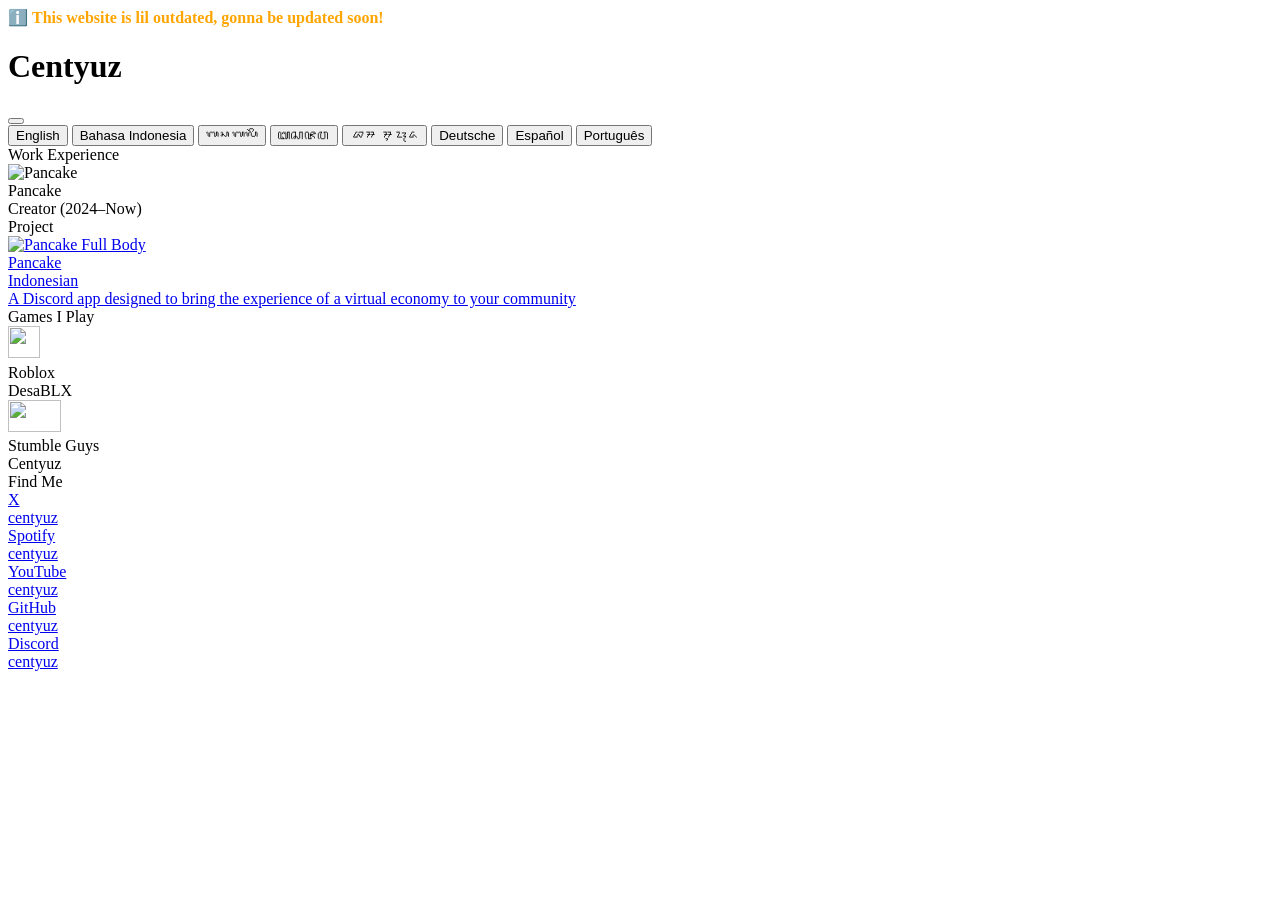
==== index.html @ 1f483a07 "Update index.html" ====
<!DOCTYPE html>
<html lang="en">

<head>
  <meta charset="utf-8">
  <meta name="viewport" content="width=device-width">
  <title>Centyuz</title>
  <link rel="icon" href="../imgs/favicon.png" type="image/x-icon">
  <link href="style.css" rel="stylesheet" type="text/css" />
  <link rel="preconnect" href="https://fonts.googleapis.com">
  <link rel="preconnect" href="https://fonts.gstatic.com" crossorigin>
  <link href="https://fonts.googleapis.com/css2?family=Rubik:ital,wght@0,300..900;1,300..900&display=swap"
    rel="stylesheet">
  <script src="https://kit.fontawesome.com/5f61ca79dc.js" crossorigin="anonymous"></script>
</head>

<body>
  <header>
  <div style="text-align: left; color: orange;">
    ℹ️ <b>This website is lil outdated, gonna be updated soon!</b>
  </div>
  </header>
  <div class="container">
    <div class="navbar">
      <h1 class="title">Centyuz
        <div class="aurora">
          <div class="aurora__item"></div>
          <div class="aurora__item"></div>
          <div class="aurora__item"></div>
          <div class="aurora__item"></div>
        </div>
      </h1>
      <div class="language-switcher">
        <button class="hamburger-btn" onclick="toggleLangMenu()">
          <i class="fa-solid fa-globe"></i>
        </button>
        <div class="lang-menu" id="langMenu">
          <button onclick="switchLanguage('en')">English</button>
          <button onclick="switchLanguage('id')">Bahasa Indonesia</button>
          <button onclick="switchLanguage('ban')"><span style="line-height:1;">ᬩᬲᬩᬮᬶ</span></button>
          <button onclick="switchLanguage('jv')"><span style="line-height:1;">ꦧꦱꦗꦮ</span></button>
          <button onclick="switchLanguage('su')"><span style="line-height:1;">ᮘᮞ ᮞᮥᮔ᮪ᮓ</span></button>
          <button onclick="switchLanguage('de')">Deutsche</button>
          <button onclick="switchLanguage('es')">Español</button>
          <button onclick="switchLanguage('pt')">Português</button>
        </div>
      </div>
    </div>

    <div class="section">
      <div class="section-title" data-translate="workExperience">Work Experience</div>
      <div class="card">
        <img src="imgs/pancake.png" alt="Pancake" height="32" width="32">
        <div class="card-content">
          <div class="card-title">Pancake</div>
          <div class="card-subtitle" data-translate="position">Creator (2024–Now)</div>
        </div>
      </div>
    </div>

    <div class="section">
      <div class="section-title" data-translate="project">Project</div>
      <a href="https://centyuz.github.io/pancake/" target="_blank" aria-label="Pancake project">
        <div class="card">
          <img src="imgs/pancakefull.png" alt="Pancake Full Body" height="80" width="80">
          <div class="card-content">
            <div class="card-title">Pancake</div>
            <div class="card-subtitle"><span class="fa-solid fa-language"></span> <span
                data-translate="pancakeLang">Indonesian</span></div>
            <div class="card-description" data-translate="pancakeDesc">A Discord app designed to bring the experience of
              a virtual economy to your community</div>
          </div>
        </div>
      </a>
    </div>

    <div class="section">
      <div class="section-title" data-translate="gamesIPlay">Games I Play</div>
      <div class="carousel">
       <div class="carousel-card">
        <img src="imgs/roblox.svg" height="32" width="32" style="padding-bottom:6px;">
        <div class="card-content">
         <div class="card-title">Roblox</div>
         <div class="card-subtitle">DesaBLX</div>
        </div>
       </div>
       <div class="carousel-card">
        <img src="imgs/stumbleguys.svg" height="32" width="53.3" style="padding-bottom:5px;">
        <div class="card-content">
         <div class="card-title">Stumble Guys</div>
         <div class="card-subtitle">Centyuz</div>
        </div>
       </div>
       </div>
    </div>
    
    <div class="section">
      <div class="section-title" data-translate="findMe">Find Me</div>

      <a href="https://x.com/centyuz/" target="_blank" aria-label="Twitter profile">
        <div class="card">
          <i class="fa-brands fa-x-twitter"></i>
          <div class="card-content">
            <div class="card-title">X</div>
            <div class="card-subtitle">centyuz</div>
          </div>
        </div>
      </a>

      <a href="https://open.spotify.com/user/31sxazlj4fj5mmtz3hi5kpez77za?si=iOYPWy58S_-aPsbqGNMC1Q" target="_blank"
        aria-label="Spotify profile">
        <div class="card">
          <i class="fa-brands fa-spotify"></i>
          <div class="card-content">
            <div class="card-title">Spotify</div>
            <div class="card-subtitle">centyuz</div>
          </div>
        </div>
      </a>

      <a href="https://youtube.com/@centyuz/" target="_blank" aria-label="YouTube profile">
        <div class="card">
          <i class="fa-brands fa-youtube"></i>
          <div class="card-content">
            <div class="card-title">YouTube</div>
            <div class="card-subtitle">centyuz</div>
          </div>
        </div>
      </a>

      <a href="https://github.com/centyuz/" target="_blank" aria-label="GitHub profile">
        <div class="card">
          <i class="fa-brands fa-github"></i>
          <div class="card-content">
            <div class="card-title">GitHub</div>
            <div class="card-subtitle">centyuz</div>
          </div>
        </div>
      </a>

      <a href="https://discord.gg/629xJrtk" target="_blank" aria-label="Discord user">
        <div class="card">
          <i class="fa-brands fa-discord"></i>
          <div class="card-content">
            <div class="card-title">Discord</div>
            <div class="card-subtitle">centyuz</div>
          </div>
        </div>
      </a>
    </div>
  </div>

  <script src="script.js"></script>
</body>

</html>
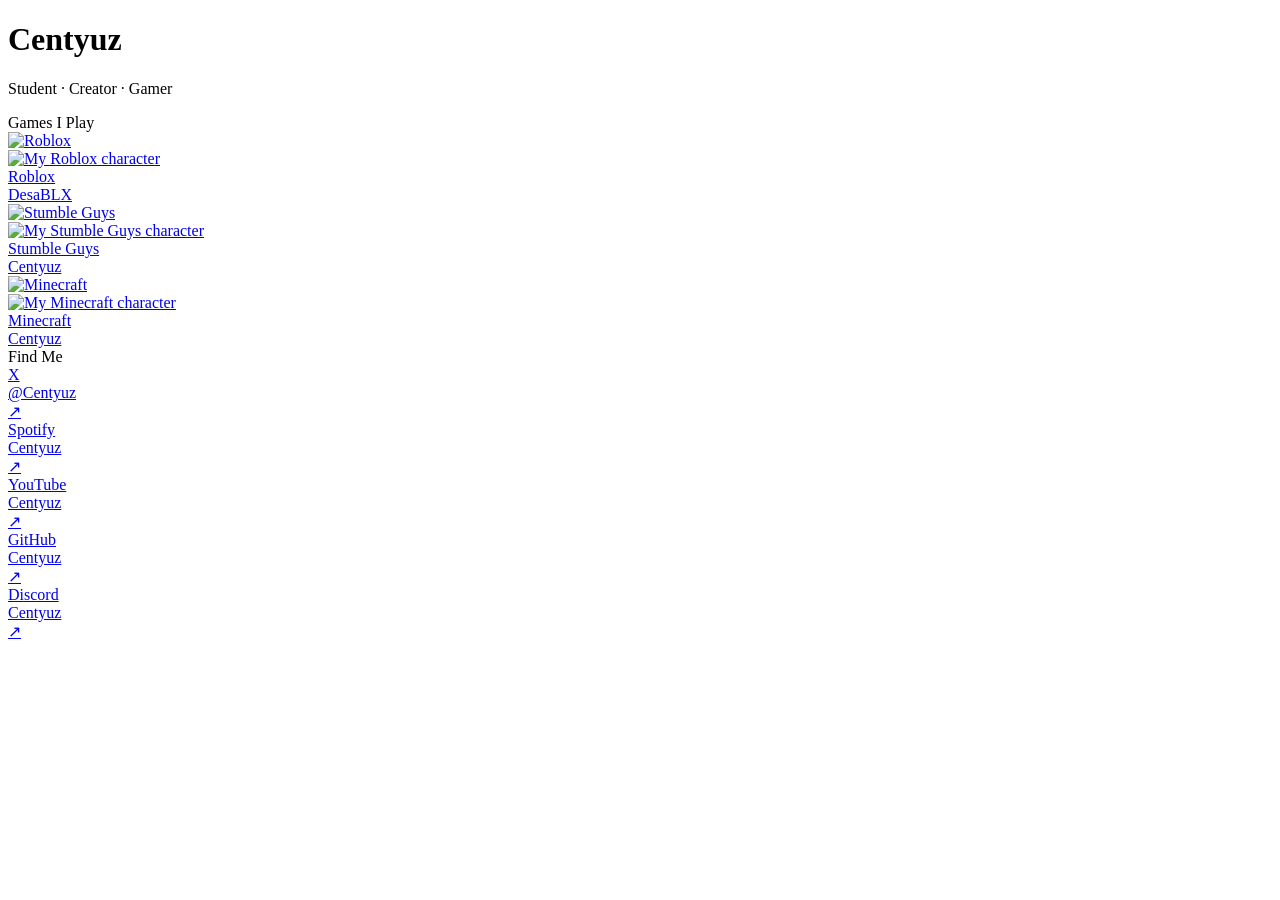
==== commit 70b56b10: "Rename index (1).html to index.html" ====
--- a/index.html
+++ b/index.html
@@ -3,150 +3,120 @@
 
 <head>
   <meta charset="utf-8">
-  <meta name="viewport" content="width=device-width">
+  <meta name="viewport" content="width=device-width, initial-scale=1">
   <title>Centyuz</title>
-  <link rel="icon" href="../imgs/favicon.png" type="image/x-icon">
+  <link rel="icon" href="imgs/favicon.png" type="image/x-icon">
   <link href="style.css" rel="stylesheet" type="text/css" />
   <link rel="preconnect" href="https://fonts.googleapis.com">
   <link rel="preconnect" href="https://fonts.gstatic.com" crossorigin>
-  <link href="https://fonts.googleapis.com/css2?family=Rubik:ital,wght@0,300..900;1,300..900&display=swap"
-    rel="stylesheet">
+  <link href="https://fonts.googleapis.com/css2?family=Rubik:ital,wght@0,300..900;1,300..900&display=swap" rel="stylesheet">
   <script src="https://kit.fontawesome.com/5f61ca79dc.js" crossorigin="anonymous"></script>
 </head>
 
 <body>
-  <header>
-  <div style="text-align: left; color: orange;">
-    ℹ️ <b>This website is lil outdated, gonna be updated soon!</b>
-  </div>
-  </header>
   <div class="container">
-    <div class="navbar">
-      <h1 class="title">Centyuz
-        <div class="aurora">
+
+    <div class="header">
+      <h1 class="title">Centyuz<div class="aurora" aria-hidden="true">
           <div class="aurora__item"></div>
           <div class="aurora__item"></div>
           <div class="aurora__item"></div>
           <div class="aurora__item"></div>
         </div>
       </h1>
-      <div class="language-switcher">
-        <button class="hamburger-btn" onclick="toggleLangMenu()">
-          <i class="fa-solid fa-globe"></i>
-        </button>
-        <div class="lang-menu" id="langMenu">
-          <button onclick="switchLanguage('en')">English</button>
-          <button onclick="switchLanguage('id')">Bahasa Indonesia</button>
-          <button onclick="switchLanguage('ban')"><span style="line-height:1;">ᬩᬲᬩᬮᬶ</span></button>
-          <button onclick="switchLanguage('jv')"><span style="line-height:1;">ꦧꦱꦗꦮ</span></button>
-          <button onclick="switchLanguage('su')"><span style="line-height:1;">ᮘᮞ ᮞᮥᮔ᮪ᮓ</span></button>
-          <button onclick="switchLanguage('de')">Deutsche</button>
-          <button onclick="switchLanguage('es')">Español</button>
-          <button onclick="switchLanguage('pt')">Português</button>
-        </div>
-      </div>
+      <p class="header-sub">Student · Creator · Gamer</p>
     </div>
 
-    <div class="section">
-      <div class="section-title" data-translate="workExperience">Work Experience</div>
-      <div class="card">
-        <img src="imgs/pancake.png" alt="Pancake" height="32" width="32">
-        <div class="card-content">
-          <div class="card-title">Pancake</div>
-          <div class="card-subtitle" data-translate="position">Creator (2024–Now)</div>
-        </div>
-      </div>
-    </div>
+    <div class="bento-grid">
 
-    <div class="section">
-      <div class="section-title" data-translate="project">Project</div>
-      <a href="https://centyuz.github.io/pancake/" target="_blank" aria-label="Pancake project">
-        <div class="card">
-          <img src="imgs/pancakefull.png" alt="Pancake Full Body" height="80" width="80">
-          <div class="card-content">
-            <div class="card-title">Pancake</div>
-            <div class="card-subtitle"><span class="fa-solid fa-language"></span> <span
-                data-translate="pancakeLang">Indonesian</span></div>
-            <div class="card-description" data-translate="pancakeDesc">A Discord app designed to bring the experience of
-              a virtual economy to your community</div>
+      <div class="bento-section-label">Games I Play</div>
+
+      <a href="#" class="bento-cell game-card game-roblox" aria-label="Roblox">
+        <div class="game-visual">
+          <img src="imgs/roblox.svg" class="game-icon" alt="Roblox">
+          <div class="char-popup">
+            <img src="imgs/roblox_avatar.svg" class="char-img" alt="My Roblox character">
           </div>
         </div>
-      </a>
-    </div>
-
-    <div class="section">
-      <div class="section-title" data-translate="gamesIPlay">Games I Play</div>
-      <div class="carousel">
-       <div class="carousel-card">
-        <img src="imgs/roblox.svg" height="32" width="32" style="padding-bottom:6px;">
-        <div class="card-content">
-         <div class="card-title">Roblox</div>
-         <div class="card-subtitle">DesaBLX</div>
-        </div>
-       </div>
-       <div class="carousel-card">
-        <img src="imgs/stumbleguys.svg" height="32" width="53.3" style="padding-bottom:5px;">
-        <div class="card-content">
-         <div class="card-title">Stumble Guys</div>
-         <div class="card-subtitle">Centyuz</div>
-        </div>
-       </div>
-       </div>
-    </div>
-    
-    <div class="section">
-      <div class="section-title" data-translate="findMe">Find Me</div>
-
-      <a href="https://x.com/centyuz/" target="_blank" aria-label="Twitter profile">
-        <div class="card">
-          <i class="fa-brands fa-x-twitter"></i>
-          <div class="card-content">
-            <div class="card-title">X</div>
-            <div class="card-subtitle">centyuz</div>
-          </div>
+        <div class="game-info">
+          <div class="card-title">Roblox</div>
+          <div class="card-subtitle">DesaBLX</div>
         </div>
       </a>
 
-      <a href="https://open.spotify.com/user/31sxazlj4fj5mmtz3hi5kpez77za?si=iOYPWy58S_-aPsbqGNMC1Q" target="_blank"
-        aria-label="Spotify profile">
-        <div class="card">
-          <i class="fa-brands fa-spotify"></i>
-          <div class="card-content">
-            <div class="card-title">Spotify</div>
-            <div class="card-subtitle">centyuz</div>
+      <a href="#" class="bento-cell game-card game-stumble" aria-label="Stumble Guys">
+        <div class="game-visual">
+          <img src="imgs/stumbleguys.svg" class="game-icon" alt="Stumble Guys">
+          <div class="char-popup">
+            <img src="imgs/stumbleguys_skin.svg" class="char-img" alt="My Stumble Guys character">
           </div>
+        </div>
+        <div class="game-info">
+          <div class="card-title">Stumble Guys</div>
+          <div class="card-subtitle">Centyuz</div>
         </div>
       </a>
 
-      <a href="https://youtube.com/@centyuz/" target="_blank" aria-label="YouTube profile">
-        <div class="card">
-          <i class="fa-brands fa-youtube"></i>
-          <div class="card-content">
-            <div class="card-title">YouTube</div>
-            <div class="card-subtitle">centyuz</div>
+      <a href="#" class="bento-cell game-card game-minecraft" aria-label="Minecraft">
+        <div class="game-visual">
+          <img src="imgs/minecraft.png" class="game-icon" alt="Minecraft">
+          <div class="char-popup">
+            <img src="imgs/minecraft_skin.svg" class="char-img" alt="My Minecraft character">
           </div>
+        </div>
+        <div class="game-info">
+          <div class="card-title">Minecraft</div>
+          <div class="card-subtitle">Centyuz</div>
         </div>
       </a>
 
-      <a href="https://github.com/centyuz/" target="_blank" aria-label="GitHub profile">
-        <div class="card">
-          <i class="fa-brands fa-github"></i>
-          <div class="card-content">
-            <div class="card-title">GitHub</div>
-            <div class="card-subtitle">centyuz</div>
-          </div>
+      <div class="bento-section-label">Find Me</div>
+
+      <a href="https://x.com/Desilioen/" target="_blank" class="bento-cell social-cell cell-x" aria-label="X profile">
+        <i class="fa-brands fa-x-twitter bento-icon"></i>
+        <div class="social-text">
+          <div class="card-title">X</div>
+          <div class="card-subtitle">@Centyuz</div>
         </div>
+        <span class="arrow" aria-hidden="true">↗</span>
       </a>
 
-      <a href="https://discord.gg/629xJrtk" target="_blank" aria-label="Discord user">
-        <div class="card">
-          <i class="fa-brands fa-discord"></i>
-          <div class="card-content">
-            <div class="card-title">Discord</div>
-            <div class="card-subtitle">centyuz</div>
-          </div>
+      <a href="https://open.spotify.com/user/31sxazlj4fj5mmtz3hi5kpez77za?si=iOYPWy58S_-aPsbqGNMC1Q" target="_blank" class="bento-cell social-cell cell-spotify" aria-label="Spotify profile">
+        <i class="fa-brands fa-spotify bento-icon"></i>
+        <div class="social-text">
+          <div class="card-title">Spotify</div>
+          <div class="card-subtitle">Centyuz</div>
         </div>
+        <span class="arrow" aria-hidden="true">↗</span>
       </a>
+
+      <a href="https://youtube.com/@Desilioen/" target="_blank" class="bento-cell social-cell cell-youtube" aria-label="YouTube profile">
+        <i class="fa-brands fa-youtube bento-icon"></i>
+        <div class="social-text">
+          <div class="card-title">YouTube</div>
+          <div class="card-subtitle">Centyuz</div>
+        </div>
+        <span class="arrow" aria-hidden="true">↗</span>
+      </a>
+
+      <a href="https://github.com/Desilioen/" target="_blank" class="bento-cell social-cell cell-github" aria-label="GitHub profile">
+        <i class="fa-brands fa-github bento-icon"></i>
+        <div class="social-text">
+          <div class="card-title">GitHub</div>
+          <div class="card-subtitle">Centyuz</div>
+        </div>
+        <span class="arrow" aria-hidden="true">↗</span>
+      </a>
+
+      <a href="https://discord.gg/629xJrtk" target="_blank" class="bento-cell social-cell cell-discord discord-wide" aria-label="Discord user">
+        <i class="fa-brands fa-discord bento-icon"></i>
+        <div class="social-text">
+          <div class="card-title">Discord</div>
+          <div class="card-subtitle">Centyuz</div>
+        </div>
+        <span class="arrow" aria-hidden="true">↗</span>
+      </a>
+
     </div>
   </div>
 
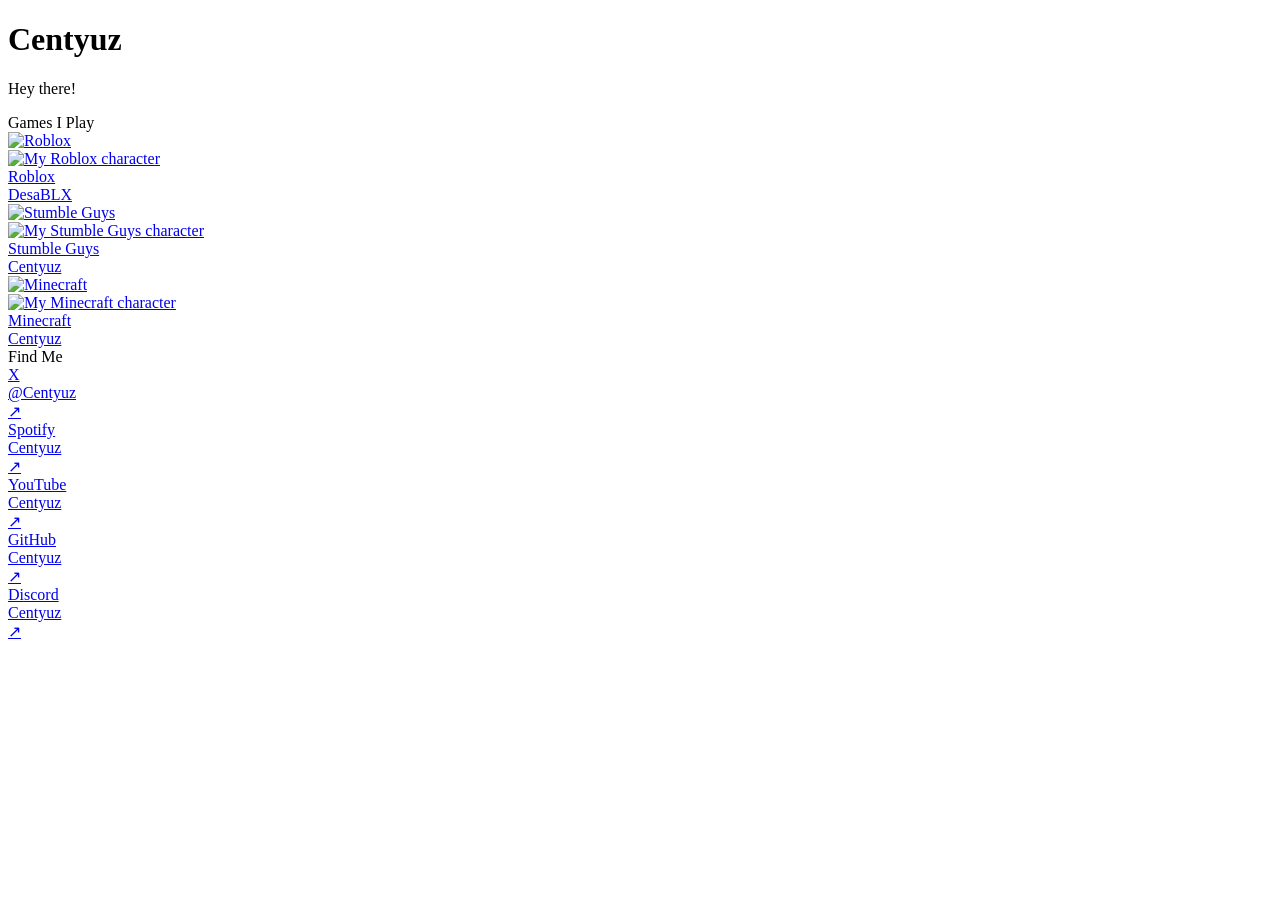
==== commit 3a69b9ad: "Update index.html" ====
--- a/index.html
+++ b/index.html
@@ -24,7 +24,7 @@
           <div class="aurora__item"></div>
         </div>
       </h1>
-      <p class="header-sub">Student · Creator · Gamer</p>
+      <p class="header-sub">Hey there!</p>
     </div>
 
     <div class="bento-grid">
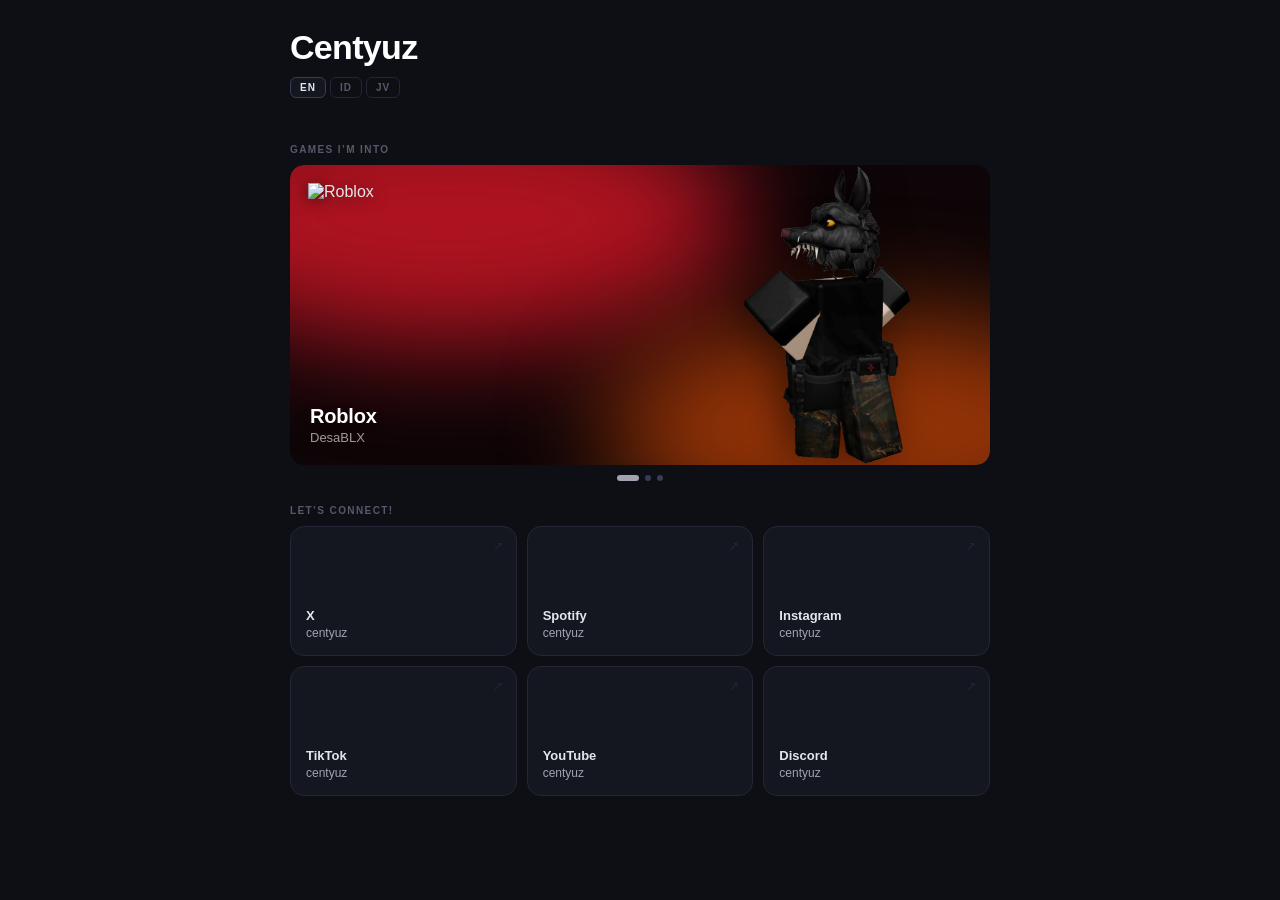
==== commit b892d496: "Add files via upload" ====
--- a/index.html
+++ b/index.html
@@ -17,66 +17,72 @@
   <div class="container">
 
     <div class="header">
-      <h1 class="title">Centyuz<div class="aurora" aria-hidden="true">
-          <div class="aurora__item"></div>
-          <div class="aurora__item"></div>
-          <div class="aurora__item"></div>
-          <div class="aurora__item"></div>
-        </div>
-      </h1>
-      <p class="header-sub">Hey there!</p>
+      <h1 class="title">Centyuz</h1>
+      <div class="lang-selector" id="langSelector">
+        <button class="lang-btn" data-lang="en">EN</button>
+        <button class="lang-btn" data-lang="id">ID</button>
+        <button class="lang-btn" data-lang="jv">JV</button>
+      </div>
     </div>
 
     <div class="bento-grid">
 
-      <div class="bento-section-label">Games I Play</div>
+      <div class="bento-section-label" data-i18n="gamesLabel">Games I’m Into</div>
 
-      <a href="#" class="bento-cell game-card game-roblox" aria-label="Roblox">
-        <div class="game-visual">
-          <img src="imgs/roblox.svg" class="game-icon" alt="Roblox">
-          <div class="char-popup">
-            <img src="imgs/roblox_avatar.svg" class="char-img" alt="My Roblox character">
+      <div class="carousel-outer">
+        <div class="carousel-viewport" id="carouselViewport">
+          <div class="carousel-track" id="carouselTrack">
+
+            <!-- Roblox -->
+            <div class="game-slide game-roblox">
+              <div class="slide-bg-pattern"></div>
+              <img src="imgs/roblox.svg" class="slide-logo" alt="Roblox">
+              <img src="imgs/roblox_avatar.svg" class="slide-char" alt="">
+              <div class="slide-info">
+                <div class="slide-title">Roblox</div>
+                <div class="slide-sub">DesaBLX</div>
+              </div>
+            </div>
+
+            <!-- Stumble Guys -->
+            <div class="game-slide game-stumble">
+              <div class="slide-bg-pattern"></div>
+              <img src="imgs/stumbleguys.svg" class="slide-logo slide-logo--wide" alt="Stumble Guys">
+              <img src="imgs/stumbleguys_skin.svg" class="slide-char" alt="">
+              <div class="slide-info">
+                <div class="slide-title">Stumble Guys</div>
+                <div class="slide-sub">Centyuz</div>
+              </div>
+            </div>
+
+            <!-- Minecraft -->
+            <div class="game-slide game-minecraft">
+              <div class="slide-bg-pattern"></div>
+              <img src="imgs/minecraft.png" class="slide-logo" alt="Minecraft">
+              <img src="imgs/minecraft_skin.svg" class="slide-char" alt="">
+              <div class="slide-info">
+                <div class="slide-title">Minecraft</div>
+                <div class="slide-sub">TheArmy3507</div>
+              </div>
+            </div>
+
           </div>
         </div>
-        <div class="game-info">
-          <div class="card-title">Roblox</div>
-          <div class="card-subtitle">DesaBLX</div>
+
+        <div class="carousel-dots" id="carouselDots">
+          <button class="dot" data-idx="0" aria-label="Roblox"></button>
+          <button class="dot" data-idx="1" aria-label="Stumble Guys"></button>
+          <button class="dot" data-idx="2" aria-label="Minecraft"></button>
         </div>
-      </a>
+      </div>
 
-      <a href="#" class="bento-cell game-card game-stumble" aria-label="Stumble Guys">
-        <div class="game-visual">
-          <img src="imgs/stumbleguys.svg" class="game-icon" alt="Stumble Guys">
-          <div class="char-popup">
-            <img src="imgs/stumbleguys_skin.svg" class="char-img" alt="My Stumble Guys character">
-          </div>
-        </div>
-        <div class="game-info">
-          <div class="card-title">Stumble Guys</div>
-          <div class="card-subtitle">Centyuz</div>
-        </div>
-      </a>
+      <div class="bento-section-label" data-i18n="findMeLabel">Let’s Connect!</div>
 
-      <a href="#" class="bento-cell game-card game-minecraft" aria-label="Minecraft">
-        <div class="game-visual">
-          <img src="imgs/minecraft.png" class="game-icon" alt="Minecraft">
-          <div class="char-popup">
-            <img src="imgs/minecraft_skin.svg" class="char-img" alt="My Minecraft character">
-          </div>
-        </div>
-        <div class="game-info">
-          <div class="card-title">Minecraft</div>
-          <div class="card-subtitle">Centyuz</div>
-        </div>
-      </a>
-
-      <div class="bento-section-label">Find Me</div>
-
-      <a href="https://x.com/Desilioen/" target="_blank" class="bento-cell social-cell cell-x" aria-label="X profile">
+      <a href="https://x.com/centyuz" target="_blank" class="bento-cell social-cell cell-x" aria-label="X profile">
         <i class="fa-brands fa-x-twitter bento-icon"></i>
         <div class="social-text">
           <div class="card-title">X</div>
-          <div class="card-subtitle">@Centyuz</div>
+          <div class="card-subtitle">centyuz</div>
         </div>
         <span class="arrow" aria-hidden="true">↗</span>
       </a>
@@ -85,34 +91,43 @@
         <i class="fa-brands fa-spotify bento-icon"></i>
         <div class="social-text">
           <div class="card-title">Spotify</div>
-          <div class="card-subtitle">Centyuz</div>
+          <div class="card-subtitle">centyuz</div>
         </div>
         <span class="arrow" aria-hidden="true">↗</span>
       </a>
 
-      <a href="https://youtube.com/@Desilioen/" target="_blank" class="bento-cell social-cell cell-youtube" aria-label="YouTube profile">
+      <a href="https://www.instagram.com/centyuz?igsh=MXRxcGVqc2RhZzZ5aw==" class="bento-cell social-cell cell-instagram" aria-label="Instagram profile">
+        <i class="fa-brands fa-instagram bento-icon"></i>
+        <div class="social-text">
+          <div class="card-title">Instagram</div>
+          <div class="card-subtitle">centyuz</div>
+        </div>
+        <span class="arrow" aria-hidden="true">↗</span>
+      </a>
+      
+      <a href="https://www.tiktok.com/@centyuz?_r=1&_t=ZS-955VhCa6xt6" class="bento-cell social-cell cell-tiktok" aria-label="TikTok profile">
+        <i class="fa-brands fa-tiktok bento-icon"></i>
+        <div class="social-text">
+          <div class="card-title">TikTok</div>
+          <div class="card-subtitle">centyuz</div>
+        </div>
+        <span class="arrow" aria-hidden="true">↗</span>
+      </a>
+      
+      <a href="https://youtube.com/@centyuz?si=XyUEMUmZTb14O0fs" target="_blank" class="bento-cell social-cell cell-youtube" aria-label="YouTube profile">
         <i class="fa-brands fa-youtube bento-icon"></i>
         <div class="social-text">
           <div class="card-title">YouTube</div>
-          <div class="card-subtitle">Centyuz</div>
+          <div class="card-subtitle">centyuz</div>
         </div>
         <span class="arrow" aria-hidden="true">↗</span>
       </a>
 
-      <a href="https://github.com/Desilioen/" target="_blank" class="bento-cell social-cell cell-github" aria-label="GitHub profile">
-        <i class="fa-brands fa-github bento-icon"></i>
-        <div class="social-text">
-          <div class="card-title">GitHub</div>
-          <div class="card-subtitle">Centyuz</div>
-        </div>
-        <span class="arrow" aria-hidden="true">↗</span>
-      </a>
-
-      <a href="https://discord.gg/629xJrtk" target="_blank" class="bento-cell social-cell cell-discord discord-wide" aria-label="Discord user">
+      <a href="https://discord.gg/HpfbNDkW" target="_blank" class="bento-cell social-cell cell-discord" aria-label="Discord user">
         <i class="fa-brands fa-discord bento-icon"></i>
         <div class="social-text">
           <div class="card-title">Discord</div>
-          <div class="card-subtitle">Centyuz</div>
+          <div class="card-subtitle">centyuz</div>
         </div>
         <span class="arrow" aria-hidden="true">↗</span>
       </a>
--- a/style.css
+++ b/style.css
@@ -0,0 +1,420 @@
+/*
+   DESIGN TOKENS (hello stalker o_o)
+*/
+
+:root {
+  --bg:         #0D0F15;
+  --surface:    #14171F;
+  --border:     #232636;
+  --border-hi:  #383c55;
+  --text:       #E4E6EB;
+  --text-dim:   #A1A4B0;
+  --text-muted: #55596A;
+  --radius:     14px;
+  --gap:        10px;
+}
+
+/*
+   RESET / BASE
+*/
+
+*, *::before, *::after { box-sizing: border-box; }
+html { height: 100%; }
+
+body {
+  background-color: var(--bg);
+  color: var(--text);
+  font-family: 'Rubik', sans-serif;
+  margin: 0;
+  padding: 28px 24px 64px;
+  -webkit-tap-highlight-color: transparent;
+  user-select: none;
+}
+
+a { text-decoration: none; color: inherit; }
+
+/*
+   LAYOUT
+*/
+
+.container { max-width: 700px; margin: 0 auto; }
+
+/*
+   HEADER, wait why are you here?
+*/
+
+.header {
+  padding-bottom: 8px;
+  animation: fadeUp 0.5s ease both;
+}
+
+.title {
+  margin: 0;
+  font-size: clamp(26px, 5vw, 34px);
+  font-weight: 800;
+  line-height: 1.15;
+  letter-spacing: -0.02em;
+  color: #ffffff;
+}
+
+/*
+   LANGUAGE SELECTOR
+*/
+
+.lang-selector {
+  display: flex;
+  gap: 4px;
+  margin-top: 10px;
+}
+
+.lang-btn {
+  font-family: 'Rubik', sans-serif;
+  font-size: 10px;
+  font-weight: 700;
+  letter-spacing: 0.1em;
+  padding: 4px 9px;
+  border-radius: 6px;
+  border: 1px solid var(--border);
+  background: transparent;
+  color: var(--text-muted);
+  cursor: pointer;
+  transition: border-color 0.2s ease, color 0.2s ease, background-color 0.2s ease;
+}
+
+.lang-btn:hover {
+  border-color: var(--border-hi);
+  color: var(--text-dim);
+}
+
+.lang-btn.active {
+  border-color: var(--border-hi);
+  background: var(--surface);
+  color: var(--text);
+}
+
+/*
+   BENTO YUMMY YUM GRID
+*/
+
+.bento-section-label {
+  grid-column: 1 / -1;
+  font-size: 10px;
+  font-weight: 700;
+  letter-spacing: 0.14em;
+  text-transform: uppercase;
+  color: var(--text-muted);
+  padding-top: 14px;
+}
+
+.bento-grid {
+  display: grid;
+  grid-template-columns: repeat(3, 1fr);
+  gap: var(--gap);
+  margin-top: 24px;
+}
+
+/*
+   CAROUSEL
+*/
+
+.carousel-outer { grid-column: 1 / -1; }
+
+.carousel-viewport {
+  width: 100%;
+  overflow: hidden;
+  border-radius: var(--radius);
+  height: 300px;
+}
+
+.carousel-track {
+  display: flex;
+  flex-direction: row;
+  width: 300%;
+  height: 100%;
+  transition: transform 0.55s cubic-bezier(0.4, 0, 0.2, 1);
+  will-change: transform;
+}
+
+.game-slide {
+  position: relative;
+  flex: 0 0 calc(100% / 3);
+  height: 100%;
+  overflow: hidden;
+  border-radius: var(--radius);
+}
+
+/* Background aurora layer */
+.slide-bg-pattern {
+  position: absolute;
+  inset: 0;
+  z-index: 0;
+  overflow: hidden;
+}
+
+.slide-bg-pattern::before,
+.slide-bg-pattern::after {
+  content: '';
+  position: absolute;
+  border-radius: 50%;
+  filter: blur(52px);
+}
+
+.slide-bg-pattern::before {
+  width: 85%;
+  height: 85%;
+  top: -25%;
+  left: -20%;
+  animation: blob-a 10s ease-in-out infinite alternate;
+}
+
+.slide-bg-pattern::after {
+  width: 75%;
+  height: 75%;
+  bottom: -25%;
+  right: -20%;
+  animation: blob-b 14s ease-in-out infinite alternate;
+}
+
+/* Roblox red / orange aurora */
+.game-roblox .slide-bg-pattern { background: #0D0507; }
+.game-roblox .slide-bg-pattern::before { background: rgba(210, 22, 38,  0.82); }
+.game-roblox .slide-bg-pattern::after  { background: rgba(200, 70,  8,  0.72); }
+
+/* Stumble Guys cyan/ iolet aurora */
+.game-stumble .slide-bg-pattern { background: #040810; }
+.game-stumble .slide-bg-pattern::before { background: rgba(1,  188, 244, 0.78); }
+.game-stumble .slide-bg-pattern::after  { background: rgba(111, 113, 251, 0.72); }
+
+/* Minecraft green/lime aurora */
+.game-minecraft .slide-bg-pattern { background: #040D05; }
+.game-minecraft .slide-bg-pattern::before { background: rgba(36, 190,  55, 0.78); }
+.game-minecraft .slide-bg-pattern::after  { background: rgba(100, 210,  20, 0.62); }
+
+/* Slide content */
+.slide-logo {
+  position: absolute;
+  top: 18px; left: 18px;
+  z-index: 3;
+  height: 34px;
+  width: auto;
+  object-fit: contain;
+  filter: drop-shadow(0 2px 8px rgba(0,0,0,0.55));
+}
+.slide-logo--wide { height: 44px; max-width: 120px; }
+
+/* Character vertically centreed pinned right */
+.slide-char {
+  position: absolute;
+  right: 0;
+  top: 0;
+  bottom: 0;
+  height: 100%;
+  width: 58%;
+  object-fit: contain;
+  object-position: center right;
+  z-index: 2;
+  filter: drop-shadow(-10px 0 20px rgba(0,0,0,0.5));
+}
+
+/* Character animation states */
+.slide-char.is-entering {
+  animation: char-popin 0.65s cubic-bezier(0.34, 1.56, 0.64, 1) both;
+}
+.slide-char.is-floating {
+  animation: char-float 5s ease-in-out infinite;
+}
+
+.slide-info {
+  position: absolute;
+  bottom: 20px; left: 20px;
+  z-index: 3;
+}
+.slide-title {
+  font-size: 20px;
+  font-weight: 700;
+  color: #fff;
+  line-height: 1.2;
+  letter-spacing: -0.01em;
+  text-shadow: 0 2px 10px rgba(0,0,0,0.45);
+}
+.slide-sub {
+  font-size: 13px;
+  color: rgba(255,255,255,0.6);
+  margin-top: 2px;
+}
+
+/* Carousel dots */
+.carousel-dots {
+  display: flex;
+  justify-content: center;
+  gap: 6px;
+  margin-top: 10px;
+}
+
+.dot {
+  width: 6px; height: 6px;
+  border-radius: 50%;
+  border: none;
+  background-color: var(--border-hi);
+  cursor: pointer;
+  padding: 0;
+  flex-shrink: 0;
+  transition: background-color 0.25s ease, width 0.3s cubic-bezier(0.34, 1.56, 0.64, 1);
+}
+.dot.active {
+  width: 22px;
+  border-radius: 3px;
+  background-color: var(--text-dim);
+}
+
+/*
+   SOCIAL CARDS
+*/
+
+.bento-cell {
+  background-color: var(--surface);
+  border: 1px solid var(--border);
+  border-radius: var(--radius);
+  display: flex;
+  flex-direction: column;
+  position: relative;
+  cursor: pointer;
+  overflow: hidden;
+  min-height: 120px;
+  transition:
+    transform 0.22s cubic-bezier(0.34, 1.56, 0.64, 1),
+    border-color 0.2s ease;
+  opacity: 0;
+  animation: fadeUp 0.4s ease both;
+  animation-delay: var(--delay, 0s);
+}
+
+.bento-cell:hover  { transform: translateY(-4px); border-color: var(--border-hi); }
+.bento-cell:active { transform: translateY(-1px); transition-duration: 0.08s; }
+
+.social-cell {
+  padding: 16px 15px 15px;
+  justify-content: space-between;
+  min-height: 130px;
+}
+
+.bento-icon {
+  font-size: 22px;
+  color: var(--text-muted);
+  transition: color 0.2s ease;
+  display: block;
+}
+
+.social-text { margin-top: auto; padding-top: 22px; }
+
+.card-title {
+  font-size: 13px;
+  font-weight: 600;
+  color: var(--text);
+  line-height: 1.3;
+}
+.card-subtitle {
+  font-size: 12px;
+  color: var(--text-dim);
+  margin-top: 1px;
+}
+
+.arrow {
+  position: absolute;
+  top: 13px; right: 13px;
+  font-size: 12px;
+  color: var(--border);
+  line-height: 1;
+  font-style: normal;
+  transition: color 0.2s ease, transform 0.2s ease;
+}
+.social-cell:hover .arrow { color: var(--text-muted); transform: translate(2px, -2px); }
+
+.cell-x:hover         .bento-icon { color: #E4E6EB; }
+.cell-spotify:hover   .bento-icon { color: #1DB954; }
+.cell-youtube:hover   .bento-icon { color: #FF4040; }
+.cell-instagram:hover .bento-icon { color: #E1306C; }
+.cell-tiktok:hover    .bento-icon { color: #E4E6EB; }
+.cell-discord:hover   .bento-icon { color: #5865F2; }
+
+/*
+   RESPONSIVE
+*/
+
+@media (max-width: 768px) and (min-width: 481px) {
+  .carousel-viewport { height: 280px; }
+}
+
+@media (max-width: 480px) {
+  body { padding: 24px 20px 64px; }
+
+  .bento-grid { grid-template-columns: repeat(2, 1fr); gap: 8px; }
+
+  .carousel-viewport { height: 250px; }
+
+  .carousel-track {
+    flex-direction: column;
+    width: 100%;
+    height: 300%;
+  }
+
+  .game-slide {
+    flex: 0 0 calc(100% / 3);
+    width: 100%;
+  }
+
+  .slide-char  { width: 55%; }
+  .slide-title { font-size: 17px; }
+}
+
+/*
+   KEYFRAMES
+*/
+
+@keyframes fadeUp {
+  from { opacity: 0; transform: translateY(16px); }
+  to   { opacity: 1; transform: translateY(0); }
+}
+
+/* Aurora blobs drift in opposite directions */
+@keyframes blob-a {
+  0%   { transform: translate(0%,   0%)   scale(1);    }
+  30%  { transform: translate(28%,  18%)  scale(1.18); }
+  65%  { transform: translate(12%,  38%)  scale(0.88); }
+  100% { transform: translate(42%,  8%)   scale(1.12); }
+}
+@keyframes blob-b {
+  0%   { transform: translate(0%,    0%)   scale(1);    }
+  35%  { transform: translate(-26%, -18%) scale(1.22); }
+  70%  { transform: translate(-14%, -42%) scale(0.84); }
+  100% { transform: translate(-44%, -12%) scale(1.08); }
+}
+
+/* Character pop-in on first slide entry */
+@keyframes char-popin {
+  0%   { transform: translateY(48px) scale(0.78); opacity: 0; }
+  60%  { transform: translateY(-9px) scale(1.05); opacity: 1; }
+  80%  { transform: translateY(3px)  scale(0.98); opacity: 1; }
+  100% { transform: translateY(0)    scale(1);    opacity: 1; }
+}
+
+/* Subtle multi-directional idle float */
+@keyframes char-float {
+  0%   { transform: translate(0px,   0px)  rotate(-0.4deg); }
+  20%  { transform: translate(-2px, -7px)  rotate( 0.4deg); }
+  45%  { transform: translate(1px,  -11px) rotate(-0.2deg); }
+  65%  { transform: translate(2px,  -6px)  rotate( 0.5deg); }
+  85%  { transform: translate(-1px, -2px)  rotate(-0.3deg); }
+  100% { transform: translate(0px,   0px)  rotate(-0.4deg); }
+}
+
+/*
+   REDUECD MOTION
+*/
+
+@media (prefers-reduced-motion: reduce) {
+  .carousel-track              { transition: none; }
+  .slide-char                  { animation: none !important; }
+  .slide-bg-pattern::before,
+  .slide-bg-pattern::after     { animation: none; }
+}
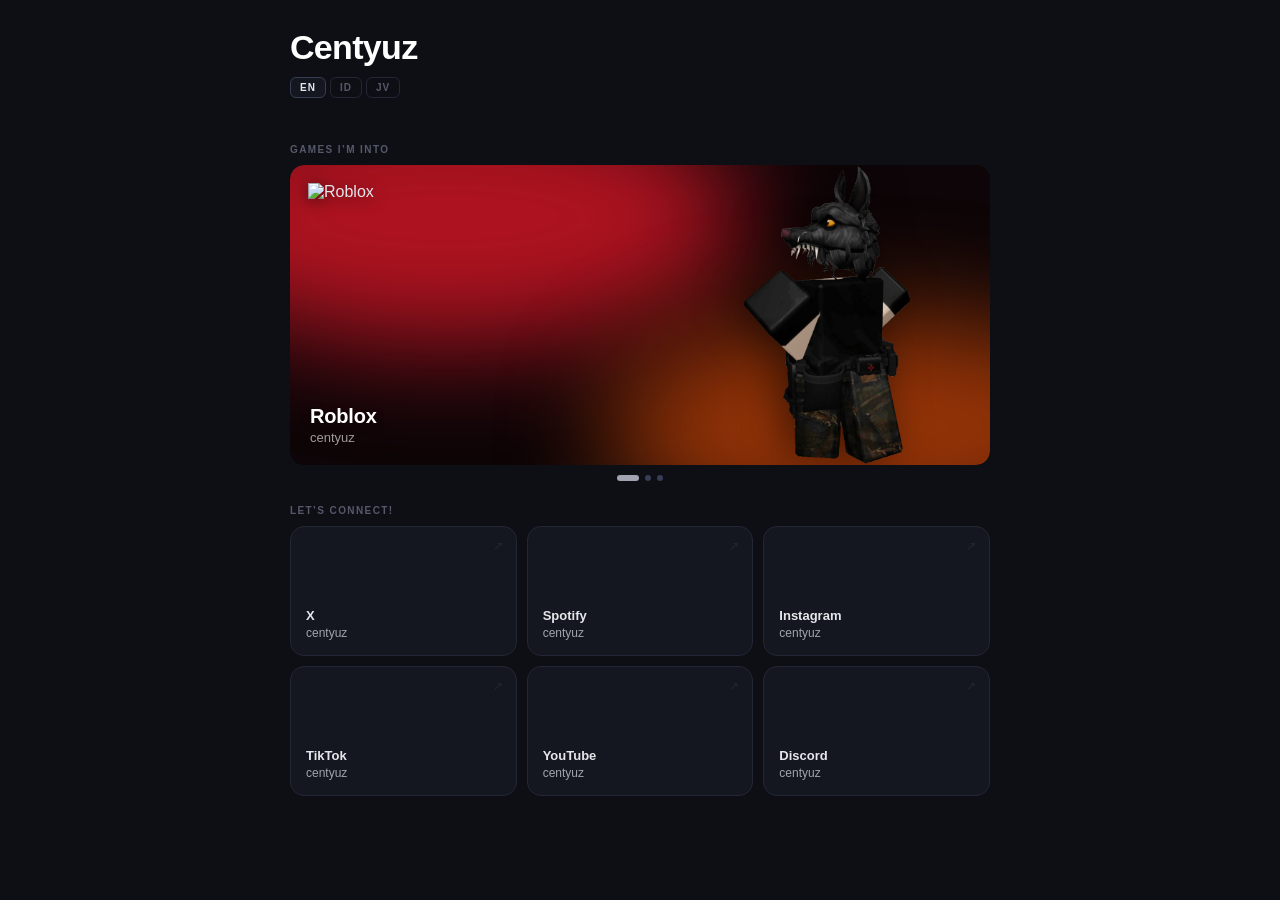
==== commit 56245819: "name edit" ====
--- a/index.html
+++ b/index.html
@@ -37,10 +37,10 @@
             <div class="game-slide game-roblox">
               <div class="slide-bg-pattern"></div>
               <img src="imgs/roblox.svg" class="slide-logo" alt="Roblox">
-              <img src="imgs/roblox_avatar.svg" class="slide-char" alt="">
+              <img src="imgs/roblox_avatar.svg" class="slide-char" alt="DesaBLX">
               <div class="slide-info">
                 <div class="slide-title">Roblox</div>
-                <div class="slide-sub">DesaBLX</div>
+                <div class="slide-sub">centyuz</div>
               </div>
             </div>
 
@@ -48,21 +48,21 @@
             <div class="game-slide game-stumble">
               <div class="slide-bg-pattern"></div>
               <img src="imgs/stumbleguys.svg" class="slide-logo slide-logo--wide" alt="Stumble Guys">
-              <img src="imgs/stumbleguys_skin.svg" class="slide-char" alt="">
+              <img src="imgs/stumbleguys_skin.svg" class="slide-char" alt="Centyuz">
               <div class="slide-info">
                 <div class="slide-title">Stumble Guys</div>
-                <div class="slide-sub">Centyuz</div>
+                <div class="slide-sub">centyuz</div>
               </div>
             </div>
 
             <!-- Minecraft -->
             <div class="game-slide game-minecraft">
               <div class="slide-bg-pattern"></div>
-              <img src="imgs/minecraft.png" class="slide-logo" alt="Minecraft">
-              <img src="imgs/minecraft_skin.svg" class="slide-char" alt="">
+              <img src="imgs/minecraft.svg" class="slide-logo" alt="Minecraft">
+              <img src="imgs/minecraft_skin.svg" class="slide-char" alt="TheArmy3507">
               <div class="slide-info">
                 <div class="slide-title">Minecraft</div>
-                <div class="slide-sub">TheArmy3507</div>
+                <div class="slide-sub">centyuz9809</div>
               </div>
             </div>
 
--- a/style.css
+++ b/style.css
@@ -133,6 +133,7 @@
   height: 100%;
   transition: transform 0.55s cubic-bezier(0.4, 0, 0.2, 1);
   will-change: transform;
+  transform: translateZ(0);
 }
 
 .game-slide {
@@ -141,6 +142,7 @@
   height: 100%;
   overflow: hidden;
   border-radius: var(--radius);
+  isolation: isolate;
 }
 
 /* Background aurora layer */
@@ -149,6 +151,7 @@
   inset: 0;
   z-index: 0;
   overflow: hidden;
+  contain: paint;
 }
 
 .slide-bg-pattern::before,
@@ -157,6 +160,8 @@
   position: absolute;
   border-radius: 50%;
   filter: blur(52px);
+  will-change: transform;
+  transform: translateZ(0);
 }
 
 .slide-bg-pattern::before {
@@ -176,16 +181,19 @@
 }
 
 /* Roblox red / orange aurora */
+.game-roblox { background: #0D0507; }
 .game-roblox .slide-bg-pattern { background: #0D0507; }
 .game-roblox .slide-bg-pattern::before { background: rgba(210, 22, 38,  0.82); }
 .game-roblox .slide-bg-pattern::after  { background: rgba(200, 70,  8,  0.72); }
 
-/* Stumble Guys cyan/ iolet aurora */
+/* Stumble Guys cyan/ violet aurora */
+.game-stumble { background: #040810; }
 .game-stumble .slide-bg-pattern { background: #040810; }
 .game-stumble .slide-bg-pattern::before { background: rgba(1,  188, 244, 0.78); }
 .game-stumble .slide-bg-pattern::after  { background: rgba(111, 113, 251, 0.72); }
 
 /* Minecraft green/lime aurora */
+.game-minecraft { background: #040D05; }
 .game-minecraft .slide-bg-pattern { background: #040D05; }
 .game-minecraft .slide-bg-pattern::before { background: rgba(36, 190,  55, 0.78); }
 .game-minecraft .slide-bg-pattern::after  { background: rgba(100, 210,  20, 0.62); }
@@ -214,6 +222,7 @@
   object-position: center right;
   z-index: 2;
   filter: drop-shadow(-10px 0 20px rgba(0,0,0,0.5));
+  will-change: transform;
 }
 
 /* Character animation states */
@@ -400,12 +409,12 @@
 
 /* Subtle multi-directional idle float */
 @keyframes char-float {
-  0%   { transform: translate(0px,   0px)  rotate(-0.4deg); }
-  20%  { transform: translate(-2px, -7px)  rotate( 0.4deg); }
+  0%   { transform: translate(0px,   0px); }
+  20%  { transform: translate(-2px, -7px)  rotate( 0.3deg); }
   45%  { transform: translate(1px,  -11px) rotate(-0.2deg); }
-  65%  { transform: translate(2px,  -6px)  rotate( 0.5deg); }
-  85%  { transform: translate(-1px, -2px)  rotate(-0.3deg); }
-  100% { transform: translate(0px,   0px)  rotate(-0.4deg); }
+  65%  { transform: translate(2px,  -6px)  rotate( 0.4deg); }
+  85%  { transform: translate(-1px, -3px)  rotate(-0.2deg); }
+  100% { transform: translate(0px,   0px); }
 }
 
 /*
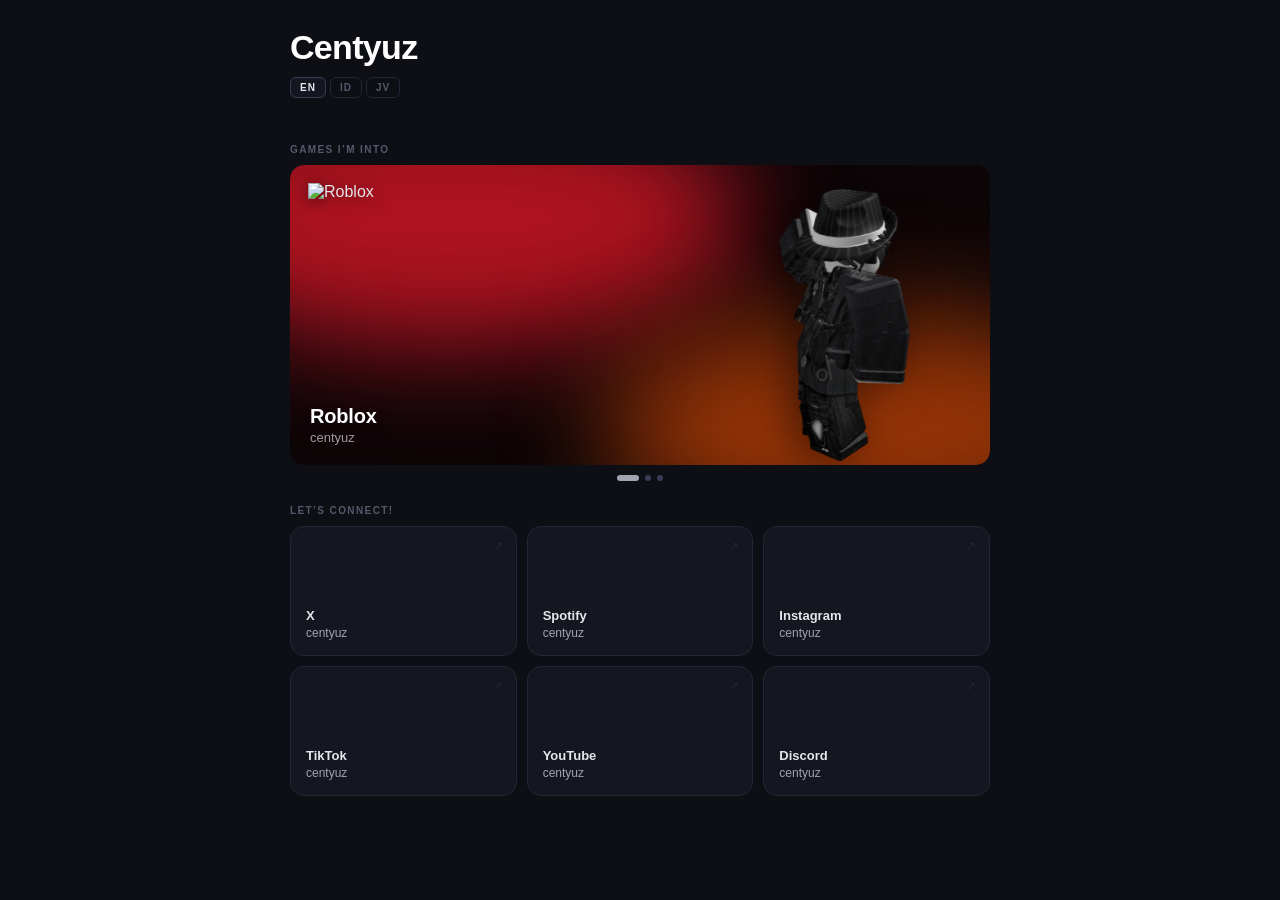
==== commit 8af6fbfd: "Update index.html" ====
--- a/index.html
+++ b/index.html
@@ -37,7 +37,7 @@
             <div class="game-slide game-roblox">
               <div class="slide-bg-pattern"></div>
               <img src="imgs/roblox.svg" class="slide-logo" alt="Roblox">
-              <img src="imgs/roblox_avatar.svg" class="slide-char" alt="DesaBLX">
+              <img src="imgs/roblox_avatar.png" class="slide-char" alt="centyuz">
               <div class="slide-info">
                 <div class="slide-title">Roblox</div>
                 <div class="slide-sub">centyuz</div>
@@ -48,10 +48,10 @@
             <div class="game-slide game-stumble">
               <div class="slide-bg-pattern"></div>
               <img src="imgs/stumbleguys.svg" class="slide-logo slide-logo--wide" alt="Stumble Guys">
-              <img src="imgs/stumbleguys_skin.svg" class="slide-char" alt="Centyuz">
+              <img src="imgs/stumbleguys_skin.svg" class="slide-char" alt="centyuz">
               <div class="slide-info">
                 <div class="slide-title">Stumble Guys</div>
-                <div class="slide-sub">centyuz</div>
+                <div class="slide-sub">centyuz<sup style="color: #09f;">Earth's Hero</sup></div>
               </div>
             </div>
 
@@ -59,7 +59,7 @@
             <div class="game-slide game-minecraft">
               <div class="slide-bg-pattern"></div>
               <img src="imgs/minecraft.svg" class="slide-logo" alt="Minecraft">
-              <img src="imgs/minecraft_skin.svg" class="slide-char" alt="TheArmy3507">
+              <img src="imgs/minecraft_skin.svg" class="slide-char" alt="centyuz9809">
               <div class="slide-info">
                 <div class="slide-title">Minecraft</div>
                 <div class="slide-sub">centyuz9809</div>
